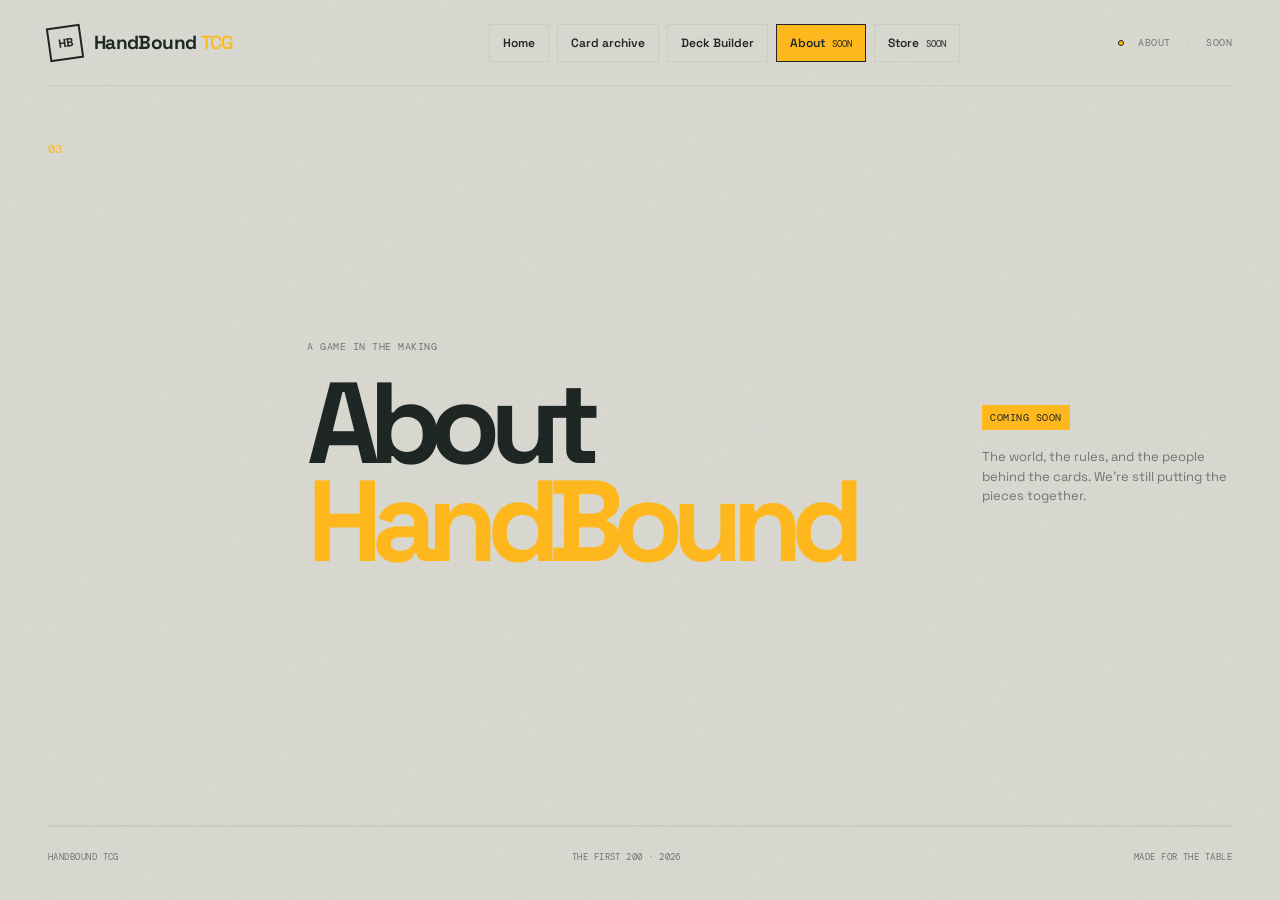
==== about.html @ 60f6337a "Publish Handbound TCG site" ====
<!doctype html>
<html lang="en">
<head>
  <meta charset="UTF-8" />
  <meta name="viewport" content="width=device-width, initial-scale=1.0" />
  <meta name="description" content="About HandBound TCG." />
  <title>HandBound TCG | About</title>
  <link rel="preconnect" href="https://fonts.googleapis.com" />
  <link rel="preconnect" href="https://fonts.gstatic.com" crossorigin />
  <link href="https://fonts.googleapis.com/css2?family=DM+Mono:wght@400;500&family=Space+Grotesk:wght@400;500;600;700&display=swap" rel="stylesheet" />
  <link rel="stylesheet" href="styles.css" />
</head>
<body>
  <div class="site-shell"><header class="site-header"><a class="brand" href="index.html" aria-label="HandBound TCG home"><span class="brand-mark" aria-hidden="true">HB</span><span class="brand-name">HandBound <em>TCG</em></span></a><nav class="site-nav" aria-label="Main navigation"><a class="nav-link" href="index.html">Home</a><a class="nav-link" href="archive.html">Card archive</a><a class="nav-link" href="deck-builder.html">Deck Builder</a><a class="nav-link active" href="about.html">About <span>soon</span></a><a class="nav-link coming-soon-link" href="store.html">Store <span>soon</span></a></nav><div class="header-status"><i></i> About <span>/</span> Soon</div></header>
    <main><section class="coming-page"><div class="coming-number">03</div><div><p class="eyebrow">A game in the making</p><h1>About<br /><em>HandBound</em></h1></div><div class="coming-copy"><span class="coming-tag">Coming soon</span><p>The world, the rules, and the people behind the cards. We’re still putting the pieces together.</p></div></section></main>
    <footer class="site-footer"><span>HANDBOUND TCG</span><span>The First 200 · 2026</span><span>Made for the table</span></footer>
  </div>
</body>
</html>
---- styles.css ----
:root {
  --ink: #1d2523;
  --muted: #6d7771;
  --paper: #d8d8d0;
  --paper-deep: #e4e3d9;
  --line: #c9cdc3;
  --gold: #ffb81c;
  --acid: var(--gold);
  --coral: var(--gold);
  --blue: #8fb9c7;
  --green: #4d6c5e;
  --white: #f8f7ef;
  --mono: "DM Mono", monospace;
  --display: "Space Grotesk", sans-serif;
}

* { box-sizing: border-box; }
[hidden] { display: none !important; }
html { scroll-behavior: smooth; }
body { margin: 0; background: var(--paper); color: var(--ink); font-family: var(--display); }
body::before { content: ""; position: fixed; inset: 0; z-index: 10; pointer-events: none; opacity: .2; background-image: url("data:image/svg+xml,%3Csvg viewBox='0 0 180 180' xmlns='http://www.w3.org/2000/svg'%3E%3Cfilter id='n'%3E%3CfeTurbulence type='fractalNoise' baseFrequency='.8' numOctaves='3' stitchTiles='stitch'/%3E%3C/filter%3E%3Crect width='100%25' height='100%25' filter='url(%23n)' opacity='.12'/%3E%3C/svg%3E"); }
a { color: inherit; text-decoration: none; }
button, input, select { font: inherit; }
.site-shell { max-width: 1440px; margin: auto; padding: 0 48px; overflow: hidden; }
.site-header { height: 86px; display: flex; align-items: center; justify-content: space-between; border-bottom: 1px solid var(--line); }
.brand { display: inline-flex; align-items: center; gap: 12px; font-weight: 700; letter-spacing: -.04em; }
.brand-mark { display: grid; place-items: center; width: 34px; height: 34px; border: 2px solid var(--ink); font-size: 12px; letter-spacing: -.08em; transform: rotate(-8deg); }
.brand-name { font-size: 19px; }.brand-name em { color: var(--coral); font-style: normal; font-weight: 500; }
.site-nav { display: flex; gap: 8px; margin-left: 9%; }.nav-link { border: 1px solid var(--line); padding: 10px 13px; font-size: 12px; font-weight: 600; position: relative; transition: background .2s ease, border-color .2s ease, color .2s ease; }.nav-link:hover, .nav-link.active { border-color: var(--ink); background: var(--gold); color: var(--ink); }.nav-link span { color: var(--ink); font: 9px var(--mono); margin-left: 4px; text-transform: uppercase; }
.header-status, .eyebrow, .results-bar, .site-footer, .coming-tag { font: 10px var(--mono); letter-spacing: .05em; text-transform: uppercase; }.header-status { color: var(--muted); }.header-status i, .results-set i { display: inline-block; width: 6px; height: 6px; background: var(--acid); border: 1px solid var(--ink); border-radius: 50%; margin: 0 8px; }.header-status span { margin: 0 8px; color: var(--line); }
.archive-hero { min-height: 480px; padding: 92px 0 76px; position: relative; border-bottom: 1px solid var(--line); }.hero-copy { max-width: 600px; }.eyebrow { color: var(--muted); margin: 0 0 22px; }.eyebrow span { color: var(--coral); margin: 0 8px; }.archive-hero h1 { font-size: clamp(76px, 11vw, 166px); letter-spacing: -.1em; line-height: .79; margin: 0; font-weight: 600; }.archive-hero h1 span { color: var(--coral); margin-left: 70px; }.hero-intro { width: 260px; margin: 48px 0 0 205px; font-size: 15px; line-height: 1.5; }.hero-stamp { position: absolute; top: 92px; right: 11%; width: 112px; height: 112px; border: 1px solid var(--ink); border-radius: 50%; display: flex; align-items: center; justify-content: center; gap: 8px; transform: rotate(11deg); }.hero-stamp span { color: var(--coral); font-size: 27px; font-weight: 700; letter-spacing: -.1em; }.hero-stamp small { font: 8px/1.1 var(--mono); }.hero-index { position: absolute; bottom: 24px; right: 0; font: 11px var(--mono); }.hero-index span { color: var(--line); margin: 0 6px; }
.home-next-section { border-top: 1px solid var(--line); padding: 68px 0 110px; }.home-next-section h2 { margin: 0 0 30px; font-size: clamp(46px, 7vw, 90px); letter-spacing: -.08em; line-height: .9; }.home-next-section h2 em { color: var(--gold); font-style: normal; }.outline-cta { display: inline-flex; align-items: center; gap: 20px; border: 1px solid var(--ink); padding: 13px 15px; font: 11px var(--mono); text-transform: uppercase; transition: background .2s ease; }.outline-cta:hover { background: var(--gold); }.outline-cta span { font-size: 17px; }
.archive-page-heading { border-bottom: 1px solid var(--line); padding: 68px 0 56px; }.archive-page-heading h1 { margin: 0; font-size: clamp(60px, 9vw, 126px); letter-spacing: -.1em; line-height: .85; }.archive-page-heading h1 em { color: var(--gold); font-style: normal; }.archive-page-heading > p:last-child { margin: 28px 0 0 25%; color: var(--muted); font-size: 14px; line-height: 1.5; }.archive-catalog { padding-top: 48px; }
.coming-page { min-height: calc(100vh - 160px); border-bottom: 1px solid var(--line); display: grid; grid-template-columns: 1fr 2fr 1.5fr; gap: 20px; align-items: center; padding: 55px 0; }.coming-page h1 { margin: 0; font-size: clamp(60px, 9vw, 126px); letter-spacing: -.1em; line-height: .85; }.coming-page h1 em { color: var(--gold); font-style: normal; }.coming-page .coming-number { align-self: start; }.store-page { background: var(--ink); color: var(--paper); padding-left: 25px; padding-right: 25px; margin: 0 -25px; }.store-page .coming-copy p, .store-page .coming-number { color: #a9b0aa; }
.catalog-section { padding: 72px 0 112px; }.section-heading { display: flex; justify-content: space-between; align-items: end; margin-bottom: 42px; }.section-heading h2, .coming-section h2 { margin: 0; font-size: 51px; letter-spacing: -.08em; line-height: .9; }.section-note { margin: 0; color: var(--muted); font-size: 13px; line-height: 1.45; text-align: right; }.catalog-controls { display: flex; gap: 16px; align-items: center; border-top: 1px solid var(--ink); border-bottom: 1px solid var(--line); padding: 14px 0; }.search-field { flex: 1; position: relative; display: flex; align-items: center; }.search-field input { width: 100%; background: transparent; border: 0; outline: 0; padding: 9px 35px; color: var(--ink); font-size: 14px; }.search-field input::placeholder { color: var(--muted); }.search-icon { position: absolute; font-size: 24px; transform: rotate(-20deg); }.search-field kbd { position: absolute; right: 4px; color: var(--muted); font: 10px var(--mono); border: 1px solid var(--line); padding: 3px 6px; }.filter-group { display: flex; gap: 5px; }.filter-button { background: transparent; border: 1px solid var(--line); color: var(--muted); cursor: pointer; padding: 9px 11px; font-size: 11px; transition: .2s ease; }.filter-button b { font: 9px var(--mono); margin-left: 5px; }.filter-button:hover, .filter-button.active { border-color: var(--ink); color: var(--ink); background: var(--acid); }.sort-field { display: flex; gap: 10px; align-items: center; color: var(--muted); font: 10px var(--mono); text-transform: uppercase; }.sort-field select { cursor: pointer; padding: 8px 25px 8px 10px; border: 1px solid var(--line); background: var(--paper); color: var(--ink); font: 11px var(--display); }
.results-bar { display: flex; justify-content: space-between; color: var(--muted); padding: 21px 0 15px; }.results-bar strong { color: var(--ink); font-weight: 500; }.results-set i { background: var(--coral); margin-left: 13px; }.card-grid { display: grid; grid-template-columns: repeat(3, 1fr); gap: 18px; }.card-item { background: var(--white); border: 1px solid var(--line); min-height: 364px; display: flex; flex-direction: column; transition: transform .2s ease, box-shadow .2s ease; }.card-item:hover { transform: translateY(-4px); box-shadow: 7px 7px 0 var(--acid); }.card-art { height: 190px; position: relative; overflow: hidden; background: var(--blue); }.card-art.coral { background: var(--coral); }.card-art.green { background: var(--green); }.card-art::after { content: attr(data-symbol); position: absolute; right: 17px; bottom: -26px; font-size: 180px; line-height: 1; color: rgba(255,255,255,.16); font-weight: 700; letter-spacing: -.15em; }.card-rarity { position: absolute; left: 14px; top: 14px; z-index: 1; background: var(--acid); padding: 5px 7px; font: 9px var(--mono); }.card-number { position: absolute; right: 14px; top: 15px; z-index: 1; color: white; font: 10px var(--mono); }.card-info { padding: 18px 18px 16px; display: grid; grid-template-columns: 1fr auto; flex: 1; }.card-info h3 { margin: 0; font-size: 23px; letter-spacing: -.06em; }.card-type { color: var(--coral); font: 10px var(--mono); text-transform: uppercase; margin-top: 5px; }.card-cost { width: 30px; height: 30px; border: 1px solid var(--ink); display: grid; place-items: center; font: 12px var(--mono); border-radius: 50%; }.card-description { grid-column: 1 / -1; align-self: end; margin: 28px 0 0; color: var(--muted); font-size: 12px; line-height: 1.45; max-width: 270px; }.empty-state { text-align: center; padding: 100px 0; }.empty-state span { color: var(--coral); font-size: 35px; }.empty-state h3 { margin: 14px 0 6px; font-size: 25px; letter-spacing: -.05em; }.empty-state p { color: var(--muted); font-size: 13px; }
.catalog-subcontrols { display: flex; justify-content: space-between; align-items: center; padding: 12px 0 4px; }.filter-selects { display: flex; gap: 8px; }.select-filter { display: flex; align-items: center; gap: 8px; color: var(--muted); font: 10px var(--mono); text-transform: uppercase; }.select-filter select { min-width: 128px; padding: 8px 25px 8px 10px; border: 1px solid var(--line); background: var(--paper); color: var(--ink); font: 11px var(--display); }.card-item { min-height: 440px; }.card-art { flex: 0 0 180px; }.card-info { grid-template-rows: auto auto 1fr; }.card-stats { grid-column: 1 / -1; display: flex; gap: 7px; margin: 16px 0 0; }.card-stats div { display: flex; align-items: baseline; gap: 7px; border-top: 1px solid var(--line); padding-top: 7px; width: 54px; }.card-stats dt { color: var(--muted); font: 9px var(--mono); }.card-stats dd { margin: 0; font: 16px var(--mono); }.card-text { grid-column: 1 / -1; align-self: end; margin-top: 20px; }.card-ability, .card-flavor { margin: 0; color: var(--muted); font-size: 12px; line-height: 1.45; }.card-ability b { color: var(--ink); font: 9px var(--mono); letter-spacing: .05em; text-transform: uppercase; }.card-flavor { margin-top: 10px; color: var(--ink); font-style: italic; font-size: 11px; }.card-description { display: none; }
.card-item { display: grid; grid-template-columns: 39% 61%; min-height: 330px; }.card-art { grid-column: 1; grid-row: 1; height: auto; min-height: 330px; border-right: 1px solid var(--line); }.card-info { grid-column: 2; grid-row: 1; display: flex; flex-direction: column; padding: 18px 16px 16px; }.card-header { display: flex; align-items: flex-start; justify-content: space-between; gap: 10px; }.card-header h3 { min-width: 0; }.card-number { position: static; flex: 0 0 auto; color: var(--muted); font: 9px var(--mono); white-space: nowrap; }.card-stats-line { display: flex; align-items: center; gap: 13px; border-top: 1px solid var(--line); border-bottom: 1px solid var(--line); margin-top: 14px; padding: 8px 0; }.card-cost { width: auto; height: auto; border: 0; border-radius: 0; font: 9px var(--mono); white-space: nowrap; }.card-stats { margin: 0; gap: 12px; }.card-stats div { width: auto; border: 0; padding: 0; gap: 5px; }.card-stats dt { font-size: 9px; }.card-stats dd { font-size: 14px; }.at-will { color: var(--coral); font: 9px var(--mono); text-transform: uppercase; margin-left: auto; white-space: nowrap; }.card-meta { display: flex; align-items: center; flex-wrap: wrap; gap: 6px 10px; padding-top: 10px; }.card-meta .card-type, .card-meta .card-rarity, .card-types { position: static; margin: 0; padding: 0; font: 9px var(--mono); text-transform: uppercase; }.card-meta .card-rarity { color: var(--ink); padding: 4px 6px; }.card-meta .rarity-common { background: #aeb4b0; }.card-meta .rarity-uncommon { background: #b7d7a8; }.card-meta .rarity-rare { background: #8fb9e8; }.card-meta .rarity-epic { background: #c1a0e3; }.card-meta .rarity-legendary { background: #f4d83d; }.card-item.rarity-common:hover { box-shadow: 7px 7px 0 #aeb4b0; }.card-item.rarity-uncommon:hover { box-shadow: 7px 7px 0 #b7d7a8; }.card-item.rarity-rare:hover { box-shadow: 7px 7px 0 #8fb9e8; }.card-item.rarity-epic:hover { box-shadow: 7px 7px 0 #c1a0e3; }.card-item.rarity-legendary:hover { box-shadow: 7px 7px 0 #f4d83d; }.card-types { color: var(--muted); }.card-text { margin-top: auto; }.card-ability { font-size: 11px; }.card-flavor { font-size: 10px; }
.coming-section { min-height: 310px; border-top: 1px solid var(--line); display: grid; grid-template-columns: 1fr 2fr 1.5fr; gap: 20px; align-items: center; padding: 55px 0; }.coming-number { font: 12px var(--mono); color: var(--coral); align-self: start; }.coming-section h2 em { font-style: normal; color: var(--coral); }.coming-copy { max-width: 250px; justify-self: end; }.coming-tag { display: inline-block; color: var(--ink); background: var(--acid); padding: 6px 8px; margin-bottom: 17px; }.coming-copy p { color: var(--muted); font-size: 13px; line-height: 1.5; margin: 0; }.store-section { background: var(--ink); color: var(--paper); padding-left: 25px; padding-right: 25px; margin: 0 -25px; }.store-section .coming-copy p, .store-section .coming-number { color: #a9b0aa; }.site-footer { display: flex; justify-content: space-between; border-top: 1px solid var(--line); color: var(--muted); padding: 24px 0; font-size: 9px; }
.sr-only { position: absolute; width: 1px; height: 1px; padding: 0; margin: -1px; overflow: hidden; clip: rect(0,0,0,0); white-space: nowrap; border: 0; }
@media (max-width: 800px) { .site-shell { padding: 0 20px; }.site-header { height: 72px; }.site-nav { gap: 14px; margin-left: auto; margin-right: 18px; }.nav-link { font-size: 11px; }.coming-soon-link span, .header-status { display: none; }.archive-hero { min-height: 430px; padding-top: 74px; }.hero-stamp { right: 0; top: 48px; transform: scale(.7) rotate(11deg); }.archive-hero h1 { font-size: clamp(68px, 20vw, 120px); }.hero-intro { margin-left: 20%; }.catalog-section { padding-top: 55px; }.section-heading { display: block; }.section-note { text-align: left; margin-top: 18px; }.catalog-controls { flex-wrap: wrap; }.search-field { flex-basis: 100%; }.filter-group { order: 2; overflow-x: auto; }.catalog-subcontrols { flex-wrap: wrap; gap: 12px; }.filter-selects { width: 100%; }.select-filter { flex: 1; }.select-filter select { min-width: 0; width: 100%; }.sort-field { margin-left: auto; }.card-grid { grid-template-columns: repeat(2, 1fr); }.card-item { min-height: 330px; }.card-art { height: 145px; }.card-info h3 { font-size: 19px; }.coming-section { grid-template-columns: 36px 1fr; }.coming-copy { grid-column: 2; justify-self: start; }.store-section { margin: 0 -20px; padding-left: 20px; }.site-footer { flex-wrap: wrap; gap: 10px; } }
@media (max-width: 480px) { .brand-name { font-size: 16px; }.site-nav { gap: 8px; }.nav-link { font-size: 10px; }.hero-intro { margin-left: 0; }.hero-stamp { top: 40px; right: -18px; }.archive-hero h1 span { margin-left: 35px; }.section-heading h2, .coming-section h2 { font-size: 42px; }.card-grid { grid-template-columns: 1fr; }.card-art { height: 180px; }.results-set { display: none; }.coming-section { min-height: 360px; } }
@media (max-width: 800px) { .archive-page-heading > p:last-child { margin-left: 0; }.coming-page { grid-template-columns: 36px 1fr; min-height: 520px; }.coming-page .coming-copy { grid-column: 2; justify-self: start; }.store-page { margin: 0 -20px; padding-left: 20px; } }
@media (max-width: 800px) { .card-item { grid-template-columns: 38% 62%; min-height: 320px; }.card-art { height: auto; min-height: 320px; }.card-info { padding: 15px 12px 14px; }.card-info h3 { font-size: 18px; }.card-number { font-size: 8px; }.card-stats-line { gap: 8px; }.card-stats { gap: 7px; } }
@media (max-width: 480px) { .card-item { grid-template-columns: 36% 64%; min-height: 285px; }.card-art { height: auto; min-height: 285px; }.card-info { padding: 13px 11px 12px; }.card-info h3 { font-size: 17px; }.card-meta { gap: 5px; }.card-ability { font-size: 10px; }.card-flavor { font-size: 9px; } }
.card-meta .card-rarity { color: #fff; text-shadow: 1px 1px 0 #000, -1px -1px 0 #000, 1px -1px 0 #000, -1px 1px 0 #000; }
.card-types { display: flex; flex-wrap: wrap; gap: 4px; }
.type-chip { display: inline-block; padding: 4px 6px; color: #fff; text-shadow: 1px 1px 0 #000, -1px -1px 0 #000, 1px -1px 0 #000, -1px 1px 0 #000; }
.type-bug { background: #b7d7a8; }
.type-beast { background: #e48645; }
.type-light { background: #fff; }
.type-dark { background: #101313; }
.home-section .hero-intro { width: 430px; }
.home-section h1 span { color: var(--gold); }
.home-next-section h2 em { color: var(--gold); }
@media (max-width: 800px) { .home-section .hero-intro { width: min(430px, 80%); } }
@media (max-width: 480px) { .home-section .hero-intro { width: 100%; } }
.card-header h3 { font-size: 21px; line-height: 1.05; }
.card-subheader { display: flex; justify-content: space-between; align-items: center; margin-top: 5px; }
.card-subheader .card-type { margin: 0; color: var(--ink); font: 9px var(--mono); text-transform: uppercase; }
.card-subheader .card-number { color: var(--muted); font-size: 9px; }
.card-stats-line { gap: 10px; }
.card-cost, .card-stats dt, .card-stats dd { font-size: 11px; line-height: 1; }
.card-cost b, .card-stats dd { font-weight: 700; }
.card-stats { margin-left: auto; gap: 12px; }
.card-stats div { gap: 4px; }
.at-will { margin-left: 8px; }
.card-meta { justify-content: space-between; border-bottom: 1px solid var(--line); padding: 10px 0 9px; }
.card-meta .card-rarity { flex: 0 0 auto; }
.card-types { margin-left: auto; justify-content: flex-end; }
.card-text { flex: 1; display: flex; flex-direction: column; justify-content: flex-start; margin-top: 0; padding-top: 12px; }
.card-ability { margin: 0; }
.card-flavor { margin-top: auto; }
.viewer-columns { grid-template-columns: 1fr !important; }
.picker-card { background: #ecebe3; transition: background .2s ease, border-color .2s ease, transform .2s ease; }
.picker-card-title { display: flex; align-items: flex-start; gap: 8px; }
.picker-card-title > div { min-width: 0; }
.picker-stats { margin-left: auto; color: var(--ink); font: 700 12px var(--mono); white-space: nowrap; }
.picker-card.is-selected { background: #c9c7b9; border-left-color: var(--gold); }
.picker-card:hover { background: #e2e0d5; }
.picker-ability { margin: 9px 0; color: var(--ink); font-size: 11px; line-height: 1.4; }
.picker-ability b { color: var(--gold); font: 9px var(--mono); text-transform: uppercase; }
.viewer-columns { grid-template-columns: 1fr; }
.viewer-columns > div { width: 100%; }
.viewer-columns li { display: grid; grid-template-columns: minmax(0, 1fr) auto; grid-template-areas: "name stats" "meta stats" "ability ability"; align-items: start; padding-right: 0; gap: 4px 14px; }
.viewer-columns li > div { grid-area: name; display: contents; }
.viewer-columns li > div span { grid-area: name; }
.viewer-columns li > div small { grid-area: meta; text-align: left; }
.viewer-columns li > strong { grid-area: stats; position: static; align-self: start; }
.viewer-columns li > p { grid-area: ability; }
.viewer-columns li { display: block; padding: 0; text-align: left; }
.viewer-card-name, .viewer-card-meta, .viewer-card-ability { padding: 10px 12px; border-bottom: 1px solid var(--line); }
.viewer-card-name { font-size: 13px; }.viewer-card-meta { display: flex; justify-content: space-between; gap: 12px; color: var(--muted); font: 9px var(--mono); text-transform: uppercase; }.viewer-card-meta strong { color: var(--ink); font-size: 11px; }.viewer-card-ability { margin: 0; color: var(--muted); font-size: 11px; line-height: 1.4; }.viewer-card-ability b { color: var(--ink); font: 9px var(--mono); text-transform: uppercase; }
.viewer-actions { display: flex; gap: 8px; }
@media (max-width: 560px) { .viewer-actions { width: 100%; }.viewer-actions button { flex: 1; } }
.picker-card-actions .remove-button { border-color: var(--line); color: var(--muted); }
.viewer-columns li { display: block; position: relative; padding-right: 74px; }
.viewer-columns li > div { display: flex; justify-content: space-between; gap: 12px; }
.viewer-columns li > div span { font-weight: 500; }
.viewer-columns li > div small { color: var(--muted); font: 9px var(--mono); text-align: right; }
.viewer-columns li > strong { position: absolute; top: 9px; right: 0; color: var(--ink); font: 700 11px var(--mono); white-space: nowrap; }
.viewer-columns li > p { margin: 7px 0 0; color: var(--muted); font-size: 11px; line-height: 1.4; }
.viewer-columns li > p b { color: var(--ink); font: 9px var(--mono); text-transform: uppercase; }
.viewer-columns li { display: grid; grid-template-columns: minmax(150px, 1fr) minmax(190px, 1.2fr) minmax(220px, 2fr); grid-template-areas: "name meta ability"; gap: 0; padding: 0; text-align: left; }
.viewer-card-name, .viewer-card-meta, .viewer-card-ability { min-height: 42px; padding: 10px 12px; border-bottom: 0; }
.viewer-card-name { grid-area: name; display: flex; align-items: center; border-right: 1px solid var(--line); font-size: 13px; }
.viewer-card-meta { grid-area: meta; display: flex; align-items: center; justify-content: space-between; gap: 10px; border-right: 1px solid var(--line); }
.viewer-card-meta small { color: var(--muted); font: 9px var(--mono); text-align: left; text-transform: uppercase; }.viewer-card-meta small.rarity-common { color: #6c736f; }.viewer-card-meta small.rarity-uncommon { color: #52834a; }.viewer-card-meta small.rarity-rare { color: #3970a8; }.viewer-card-meta small.rarity-epic { color: #8052a9; }.viewer-card-meta small.rarity-legendary { color: #a06f00; }.viewer-card-meta strong { color: var(--ink); font: 700 11px var(--mono); white-space: nowrap; }
.viewer-card-ability { grid-area: ability; color: var(--muted); font-size: 11px; line-height: 1.4; }.viewer-card-ability b { color: var(--ink); font: 9px var(--mono); text-transform: uppercase; margin-right: 5px; }
@media (max-width: 800px) { .viewer-columns li { display: grid; grid-template-columns: 1fr 1fr; grid-template-areas: "name meta" "ability ability"; }.viewer-card-name, .viewer-card-meta { border-bottom: 1px solid var(--line); }.viewer-card-meta { border-right: 0; }.viewer-card-ability { border-top: 1px solid var(--line); } }
.viewer-actions { display: flex; gap: 8px; }
.saved-state { background: #3f8b5a; border-color: #3f8b5a; color: #fff; animation: save-pop .25s ease-out; }
@keyframes save-pop { 0% { transform: scale(.95); } 70% { transform: scale(1.06); } 100% { transform: scale(1); } }
.saved-lobby { max-width: 560px; margin: 48px auto 0; border: 1px solid var(--line); background: var(--white); }.saved-lobby .saved-decks { max-height: 280px; overflow-y: auto; }.deck-viewer { padding: 48px 0 100px; }.viewer-toolbar { display: flex; align-items: end; justify-content: space-between; gap: 20px; border-bottom: 1px solid var(--ink); padding-bottom: 22px; }.viewer-toolbar h2 { margin: 0; font-size: 42px; letter-spacing: -.07em; }.viewer-toolbar p:last-child { margin: 8px 0 0; color: var(--muted); font: 10px var(--mono); text-transform: uppercase; }.viewer-columns { display: grid; grid-template-columns: 2fr 1fr; gap: 16px; padding-top: 18px; }.viewer-columns > div { border: 1px solid var(--line); background: var(--white); }.viewer-columns h3 { display: flex; justify-content: space-between; margin: 0; padding: 13px 14px; border-bottom: 1px solid var(--line); font: 11px var(--mono); text-transform: uppercase; }.viewer-columns h3 span { color: var(--gold); }.viewer-columns ol { list-style: decimal-leading-zero; margin: 0; padding: 8px 14px 12px 38px; }.viewer-columns li { display: flex; justify-content: space-between; gap: 14px; padding: 9px 0; border-bottom: 1px solid var(--line); font-size: 12px; }.viewer-columns li::marker { color: var(--gold); font: 10px var(--mono); }.viewer-columns li small { color: var(--muted); font: 9px var(--mono); text-align: right; }.viewer-columns .empty-viewer-list { display: block; list-style: none; color: var(--muted); font-size: 11px; }
@media (max-width: 800px) { .viewer-toolbar { align-items: flex-start; flex-direction: column; }.viewer-toolbar .gold-button { width: 100%; }.viewer-columns { grid-template-columns: 1fr; }.viewer-columns li { align-items: flex-start; flex-direction: column; gap: 4px; }.viewer-columns li small { text-align: left; } }
.builder-heading { border-bottom: 1px solid var(--line); padding: 62px 0 48px; }.builder-heading h1 { margin: 0; font-size: clamp(62px, 9vw, 126px); letter-spacing: -.1em; line-height: .82; }.builder-heading h1 em { color: var(--gold); font-style: normal; }.builder-heading > p:last-child { margin: 26px 0 0 25%; color: var(--muted); font-size: 14px; line-height: 1.5; }
.builder-start { padding: 48px 0 110px; }.builder-step { display: flex; gap: 25px; align-items: start; border-bottom: 1px solid var(--line); padding-bottom: 28px; }.builder-step > span { color: var(--gold); font: 12px var(--mono); }.builder-step h2 { margin: 0; font-size: 34px; letter-spacing: -.06em; }.builder-step p:last-child { margin: 10px 0 0; color: var(--muted); font-size: 13px; }.type-choice-grid { display: grid; grid-template-columns: repeat(4, 1fr); gap: 14px; padding-top: 24px; }.deck-type-button { min-height: 126px; display: flex; flex-direction: column; align-items: flex-start; justify-content: space-between; border: 1px solid var(--line); background: var(--white); padding: 16px; text-align: left; cursor: pointer; transition: transform .2s ease, border-color .2s ease, box-shadow .2s ease; }.deck-type-button:hover { transform: translateY(-3px); border-color: var(--ink); box-shadow: 6px 6px 0 var(--gold); }.deck-type-button .type-chip { font: 12px var(--mono); }.deck-type-button small { color: var(--muted); font: 10px var(--mono); }
.builder-workspace { padding: 42px 0 100px; }.builder-toolbar { display: flex; align-items: end; justify-content: space-between; gap: 20px; padding-bottom: 24px; border-bottom: 1px solid var(--ink); }.builder-toolbar h2 { margin: 0; font-size: 37px; letter-spacing: -.07em; }.builder-toolbar .eyebrow { margin-bottom: 10px; }.builder-toolbar .eyebrow span { color: var(--gold); }.builder-actions { display: flex; gap: 8px; }.outline-button, .gold-button { padding: 10px 13px; border: 1px solid var(--ink); cursor: pointer; font: 10px var(--mono); text-transform: uppercase; }.outline-button { background: transparent; }.gold-button { background: var(--gold); }.deck-layout { display: grid; grid-template-columns: 1fr 2fr 1fr; gap: 16px; padding-top: 18px; align-items: start; }.deck-panel { border: 1px solid var(--line); background: var(--white); }.panel-heading { display: flex; justify-content: space-between; align-items: center; border-bottom: 1px solid var(--line); padding: 13px 14px; font: 10px var(--mono); text-transform: uppercase; }.panel-heading strong { font-weight: 400; }.panel-heading strong b { color: var(--gold); font-size: 15px; }.deck-name-field { display: block; padding: 14px; color: var(--muted); font: 9px var(--mono); text-transform: uppercase; }.deck-name-field input { display: block; width: 100%; margin-top: 7px; border: 1px solid var(--line); background: transparent; padding: 9px; color: var(--ink); font: 13px var(--display); }.slot-list { padding: 0 14px 14px; }.slot-row { display: grid; grid-template-columns: 22px 25px 32px 1fr; gap: 5px; align-items: center; padding: 8px 0; border-bottom: 1px solid var(--line); }.slot-row > span { display: grid; place-items: center; width: 20px; height: 20px; color: #fff; font: 10px var(--mono); text-shadow: 1px 1px #000; }.slot-row b { font: 16px var(--mono); }.slot-row small, .slot-row label { color: var(--muted); font: 9px var(--mono); }.sideboard-summary { display: flex; justify-content: space-between; margin: 0 14px; padding: 14px 0; border-top: 2px solid var(--ink); font: 10px var(--mono); text-transform: uppercase; }.sideboard-summary strong { font-weight: 400; }.sideboard-summary b { color: var(--gold); font-size: 15px; }.deck-rule-note { margin: 0 14px 14px; color: var(--muted); font-size: 11px; line-height: 1.4; }.picker-controls { display: grid; grid-template-columns: 1fr 120px 120px; gap: 8px; padding: 12px; border-bottom: 1px solid var(--line); }.picker-controls .search-field { border: 1px solid var(--line); }.picker-controls input { padding: 8px 10px 8px 32px; font-size: 12px; }.picker-controls select { border: 1px solid var(--line); background: var(--paper); color: var(--ink); font-size: 11px; padding: 0 8px; }.picker-list { display: grid; grid-template-columns: repeat(2, 1fr); gap: 8px; padding: 12px; max-height: 720px; overflow-y: auto; }.picker-card { border-left: 3px solid var(--line); background: var(--paper); padding: 10px; }.picker-card.rarity-common { border-left-color: #aeb4b0; }.picker-card.rarity-uncommon { border-left-color: #b7d7a8; }.picker-card.rarity-rare { border-left-color: #8fb9e8; }.picker-card.rarity-epic { border-left-color: #c1a0e3; }.picker-card.rarity-legendary { border-left-color: #f4d83d; }.picker-card-title { display: flex; gap: 8px; align-items: start; }.picker-symbol { color: var(--gold); font-size: 21px; }.picker-card h3 { margin: 0; font-size: 14px; letter-spacing: -.03em; }.picker-card p { margin: 3px 0 0; color: var(--muted); font: 9px var(--mono); text-transform: uppercase; }.picker-types { display: block; margin: 9px 0; color: var(--muted); font: 9px var(--mono); text-transform: uppercase; }.picker-card-actions { display: flex; align-items: center; gap: 5px; flex-wrap: wrap; color: var(--muted); font: 9px var(--mono); }.picker-card-actions > span { margin-right: auto; }.mini-button { border: 1px solid var(--ink); background: var(--white); padding: 5px 7px; cursor: pointer; font: 9px var(--mono); }.mini-button:hover:not(:disabled) { background: var(--gold); }.mini-button:disabled { opacity: .35; cursor: not-allowed; }.saved-decks { padding: 10px; }.saved-deck { display: block; width: 100%; margin-bottom: 7px; border: 1px solid var(--line); background: var(--paper); padding: 10px; text-align: left; cursor: pointer; }.saved-deck:hover { border-color: var(--ink); }.saved-deck strong, .saved-deck span { display: block; }.saved-deck strong { font-size: 12px; }.saved-deck span { color: var(--muted); margin-top: 4px; font: 9px var(--mono); }.muted-note { color: var(--muted); font-size: 11px; line-height: 1.4; }.builder-message { min-height: 25px; padding-top: 15px; color: var(--green); font: 11px var(--mono); }.builder-message.error { color: #b23b2e; }
@media (max-width: 800px) {
  .site-shell { padding: 0 24px; }
  .site-header { height: auto; min-height: 72px; flex-wrap: wrap; padding-top: 14px; }
  .site-nav { order: 3; width: 100%; margin: 14px 0 0; padding-bottom: 12px; overflow-x: auto; justify-content: flex-start; scrollbar-width: none; }
  .site-nav::-webkit-scrollbar { display: none; }
  .nav-link { flex: 0 0 auto; padding: 9px 11px; }
  .header-status { margin-left: auto; }
  .archive-hero { min-height: 520px; padding: 76px 0 60px; }
  .home-section h1 { max-width: 620px; font-size: clamp(62px, 12vw, 110px); line-height: .84; }
  .home-section .hero-intro { width: min(480px, 74%); margin: 42px 0 0 16%; }
  .hero-stamp { top: 42px; right: 4%; transform: scale(.78) rotate(11deg); }
  .home-next-section { padding: 54px 0 80px; }
  .home-next-section h2 { font-size: clamp(48px, 10vw, 78px); }
  .archive-page-heading { padding: 54px 0 42px; }
  .archive-page-heading h1 { font-size: clamp(60px, 15vw, 100px); }
  .archive-catalog { padding-top: 36px; }
  .catalog-controls { gap: 10px; }
  .catalog-subcontrols { align-items: stretch; }
  .sort-field { margin-left: 0; }
  .card-grid { grid-template-columns: repeat(2, minmax(0, 1fr)); gap: 14px; }
}
@media (max-width: 560px) {
  .site-shell { padding: 0 16px; }
  .site-header { padding-top: 12px; }
  .brand-name { font-size: 17px; }
  .header-status { display: none; }
  .site-nav { gap: 6px; margin-top: 12px; }
  .nav-link { font-size: 10px; padding: 8px 10px; }
  .archive-hero { min-height: 500px; padding-top: 94px; }
  .home-section h1 { max-width: 100%; font-size: clamp(54px, 15vw, 78px); letter-spacing: -.09em; }
  .home-section .hero-intro { width: 100%; margin: 38px 0 0; font-size: 14px; }
  .hero-stamp { top: 30px; right: -18px; transform: scale(.58) rotate(11deg); }
  .hero-index { bottom: 18px; }
  .home-next-section { padding: 46px 0 68px; }
  .home-next-section h2 { font-size: clamp(42px, 13vw, 62px); }
  .outline-cta { width: 100%; justify-content: space-between; }
  .archive-page-heading { padding-top: 42px; }
  .archive-page-heading h1 { font-size: clamp(54px, 16vw, 78px); }
  .archive-page-heading > p:last-child { margin-top: 22px; font-size: 13px; }
  .catalog-section { padding-bottom: 70px; }
  .catalog-controls { display: block; padding: 12px 0; }
  .search-field { display: flex; width: 100%; }
  .filter-group { display: grid; grid-template-columns: repeat(3, 1fr); margin-top: 12px; }
  .filter-button { padding: 9px 5px; }
  .catalog-subcontrols { display: grid; grid-template-columns: 1fr; gap: 10px; }
  .filter-selects { display: grid; grid-template-columns: 1fr 1fr; width: 100%; }
  .select-filter { display: block; }
  .select-filter select, .sort-field select { display: block; width: 100%; margin-top: 5px; }
  .sort-field { display: block; }
  .results-bar { padding-top: 18px; }
  .card-grid { grid-template-columns: 1fr; gap: 14px; }
  .card-item { grid-template-columns: 34% 66%; min-height: 280px; }
  .card-art { min-height: 280px; }
  .card-info { padding: 14px 12px; }
  .card-header h3 { font-size: 18px; }
  .card-stats-line { gap: 6px; }
  .card-cost, .card-stats dt, .card-stats dd { font-size: 10px; }
  .card-stats { gap: 7px; }
  .card-meta { gap: 5px; }
  .card-ability { font-size: 10px; }
  .card-flavor { font-size: 9px; }
  .site-footer { gap: 8px; line-height: 1.4; }
}
@media (max-width: 800px) {
  .builder-heading { padding: 50px 0 38px; }
  .builder-heading h1 { font-size: clamp(58px, 14vw, 92px); }
  .builder-heading > p:last-child { margin-left: 0; }
  .builder-start { padding: 38px 0 70px; }
  .type-choice-grid { grid-template-columns: repeat(2, 1fr); }
  .builder-toolbar { align-items: flex-start; flex-direction: column; }
  .builder-actions { width: 100%; }.builder-actions button { flex: 1; }
  .deck-layout { grid-template-columns: 1fr; }
  .deck-summary-panel { order: 1; }.card-picker-panel { order: 2; }.saved-panel { order: 3; }
  .picker-list { max-height: none; }
}
@media (max-width: 560px) {
  .builder-heading h1 { font-size: 60px; }
  .builder-step { gap: 14px; }.builder-step h2 { font-size: 28px; }
  .type-choice-grid { gap: 8px; }.deck-type-button { min-height: 106px; padding: 12px; }
  .picker-controls { grid-template-columns: 1fr 1fr; }.picker-controls .search-field { grid-column: 1 / -1; min-height: 36px; }.picker-controls select { min-height: 34px; }
  .picker-list { grid-template-columns: 1fr; padding: 8px; }
  .slot-row { grid-template-columns: 22px 25px 32px 1fr; }
}
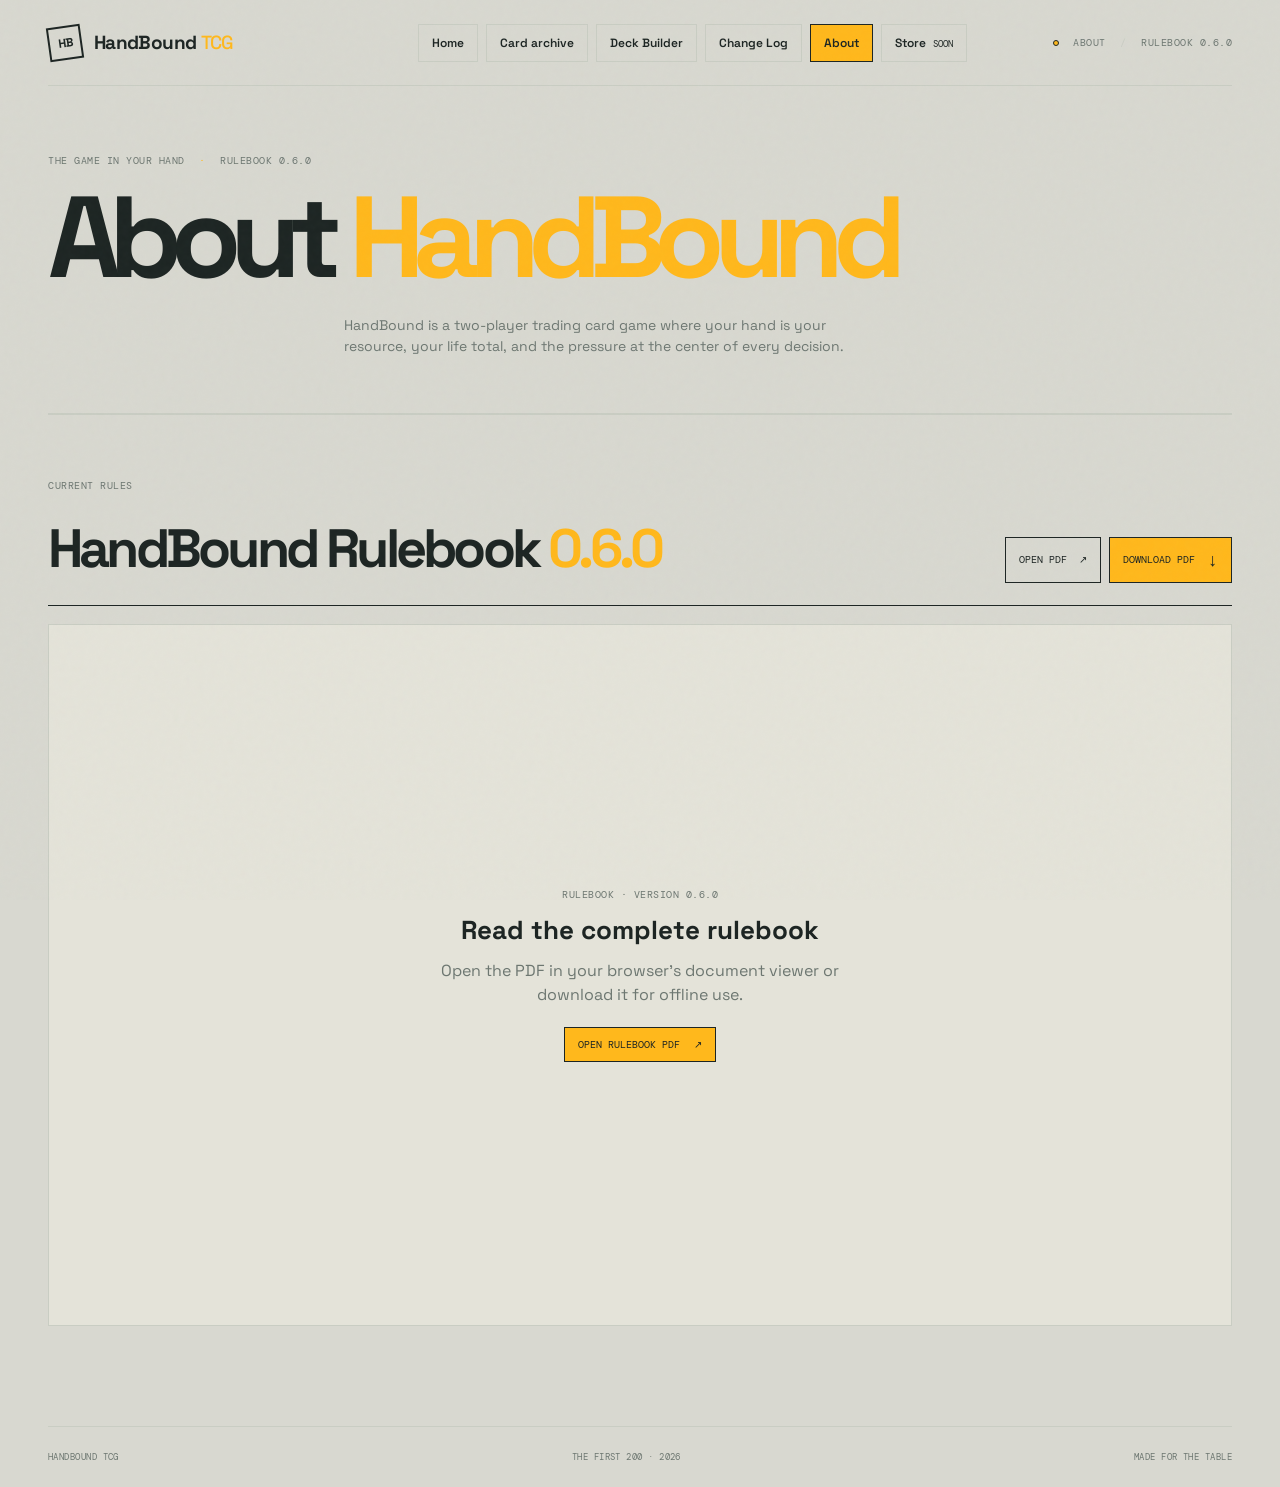
==== commit 983818d9: "Add files via upload" ====
--- a/about.html
+++ b/about.html
@@ -11,8 +11,17 @@
   <link rel="stylesheet" href="styles.css" />
 </head>
 <body>
-  <div class="site-shell"><header class="site-header"><a class="brand" href="index.html" aria-label="HandBound TCG home"><span class="brand-mark" aria-hidden="true">HB</span><span class="brand-name">HandBound <em>TCG</em></span></a><nav class="site-nav" aria-label="Main navigation"><a class="nav-link" href="index.html">Home</a><a class="nav-link" href="archive.html">Card archive</a><a class="nav-link" href="deck-builder.html">Deck Builder</a><a class="nav-link active" href="about.html">About <span>soon</span></a><a class="nav-link coming-soon-link" href="store.html">Store <span>soon</span></a></nav><div class="header-status"><i></i> About <span>/</span> Soon</div></header>
-    <main><section class="coming-page"><div class="coming-number">03</div><div><p class="eyebrow">A game in the making</p><h1>About<br /><em>HandBound</em></h1></div><div class="coming-copy"><span class="coming-tag">Coming soon</span><p>The world, the rules, and the people behind the cards. We’re still putting the pieces together.</p></div></section></main>
+  <!-- Shared site shell and rulebook/about content. -->
+  <div class="site-shell"><header class="site-header"><a class="brand" href="index.html" aria-label="HandBound TCG home"><span class="brand-mark" aria-hidden="true">HB</span><span class="brand-name">HandBound <em>TCG</em></span></a><nav class="site-nav" aria-label="Main navigation"><a class="nav-link" href="index.html">Home</a><a class="nav-link" href="archive.html">Card archive</a><a class="nav-link" href="deck-builder.html">Deck Builder</a><a class="nav-link" href="change-log.html">Change Log</a><a class="nav-link active" href="about.html">About</a><a class="nav-link coming-soon-link" href="store.html">Store <span>soon</span></a></nav><div class="header-status"><i></i> About <span>/</span> Rulebook 0.6.0</div></header>
+    <!-- About copy and the embedded current rulebook. -->
+    <main>
+      <section class="archive-page-heading about-heading"><p class="eyebrow">The game in your hand <span>·</span> Rulebook 0.6.0</p><h1>About <em>HandBound</em></h1><p>HandBound is a two-player trading card game where your hand is your resource, your life total, and the pressure at the center of every decision.</p></section>
+      <section class="rules-section" aria-labelledby="rules-heading">
+        <div class="rules-toolbar"><div><p class="eyebrow">Current rules</p><h2 id="rules-heading">HandBound Rulebook <em>0.6.0</em></h2></div><div class="rules-actions"><a class="outline-button rules-open" href="Items/HandBound%20Rulebook%200.6.0.pdf" target="_blank" rel="noopener">Open PDF <span>↗</span></a><a class="gold-button rules-download" href="Items/HandBound%20Rulebook%200.6.0.pdf" download>Download PDF <span>↓</span></a></div></div>
+        <div class="rules-reader"><div class="rules-reader-open"><p class="eyebrow">Rulebook · Version 0.6.0</p><h3>Read the complete rulebook</h3><p>Open the PDF in your browser's document viewer or download it for offline use.</p><a class="gold-button" href="Items/HandBound%20Rulebook%200.6.0.pdf" target="_blank" rel="noopener">Open rulebook PDF <span>↗</span></a></div></div>
+      </section>
+    </main>
+    <!-- Shared site footer. -->
     <footer class="site-footer"><span>HANDBOUND TCG</span><span>The First 200 · 2026</span><span>Made for the table</span></footer>
   </div>
 </body>
--- a/styles.css
+++ b/styles.css
@@ -1,3 +1,21 @@
+/* Archive result summary and card catalog foundations. */
+.results-bar { display: flex; justify-content: space-between; color: var(--muted); padding: 21px 0 15px; }
+.results-bar strong { color: var(--ink); font-weight: 500; }
+.results-set i { background: var(--coral); margin-left: 13px; }
+.card-grid { display: grid; grid-template-columns: repeat(3, 1fr); gap: 18px; }
+.card-item { background: var(--white); border: 1px solid var(--line); min-height: 364px; display: flex; flex-direction: column; transition: transform .2s ease, box-shadow .2s ease; }
+.card-item:hover { transform: translateY(-4px); box-shadow: 7px 7px 0 var(--acid); }
+.card-art { height: 190px; position: relative; overflow: hidden; background: var(--blue); }
+.card-image { display: block; width: 100%; height: 100%; object-fit: contain; background: var(--ink); position: relative; z-index: 0; }
+.image-coming-soon { display: grid; place-items: center; width: 100%; height: 100%; padding: 12px; background: var(--ink); color: var(--paper); font: 10px var(--mono); letter-spacing: .05em; text-align: center; text-transform: uppercase; }
+.picker-symbol.image-coming-soon { font: 9px var(--mono); line-height: 1.2; text-transform: uppercase; }
+.card-art.coral { background: var(--coral); }
+.card-art.green { background: var(--green); }
+.card-art::after { content: none; display: none; }
+.card-rarity { position: absolute; left: 14px; top: 14px; z-index: 1; background: var(--acid); padding: 5px 7px; font: 9px var(--mono); }
+.card-number { position: absolute; right: 14px; top: 15px; z-index: 1; color: white; font: 10px var(--mono); }
+.card-info { padding: 18px 18px 16px; display: grid; grid-template-columns: 1fr auto; flex: 1; }
+/* Color, typography, and spacing tokens shared by every page. */
 :root {
   --ink: #1d2523;
   --muted: #6d7771;
@@ -21,6 +39,7 @@
 body::before { content: ""; position: fixed; inset: 0; z-index: 10; pointer-events: none; opacity: .2; background-image: url("data:image/svg+xml,%3Csvg viewBox='0 0 180 180' xmlns='http://www.w3.org/2000/svg'%3E%3Cfilter id='n'%3E%3CfeTurbulence type='fractalNoise' baseFrequency='.8' numOctaves='3' stitchTiles='stitch'/%3E%3C/filter%3E%3Crect width='100%25' height='100%25' filter='url(%23n)' opacity='.12'/%3E%3C/svg%3E"); }
 a { color: inherit; text-decoration: none; }
 button, input, select { font: inherit; }
+/* Global page frame, navigation, and shared site chrome. */
 .site-shell { max-width: 1440px; margin: auto; padding: 0 48px; overflow: hidden; }
 .site-header { height: 86px; display: flex; align-items: center; justify-content: space-between; border-bottom: 1px solid var(--line); }
 .brand { display: inline-flex; align-items: center; gap: 12px; font-weight: 700; letter-spacing: -.04em; }
@@ -74,6 +93,8 @@
 .viewer-columns { grid-template-columns: 1fr !important; }
 .picker-card { background: #ecebe3; transition: background .2s ease, border-color .2s ease, transform .2s ease; }
 .picker-card-title { display: flex; align-items: flex-start; gap: 8px; }
+.picker-card-image { flex: 0 0 48px; width: 48px; height: 66px; object-fit: contain; background: var(--ink); }
+.picker-symbol { flex: 0 0 48px; width: 48px; height: 66px; display: grid; place-items: center; background: var(--ink); color: var(--paper); font-size: 28px; }
 .picker-card-title > div { min-width: 0; }
 .picker-stats { margin-left: auto; color: var(--ink); font: 700 12px var(--mono); white-space: nowrap; }
 .picker-card.is-selected { background: #c9c7b9; border-left-color: var(--gold); }
@@ -101,12 +122,13 @@
 .viewer-columns li > strong { position: absolute; top: 9px; right: 0; color: var(--ink); font: 700 11px var(--mono); white-space: nowrap; }
 .viewer-columns li > p { margin: 7px 0 0; color: var(--muted); font-size: 11px; line-height: 1.4; }
 .viewer-columns li > p b { color: var(--ink); font: 9px var(--mono); text-transform: uppercase; }
-.viewer-columns li { display: grid; grid-template-columns: minmax(150px, 1fr) minmax(190px, 1.2fr) minmax(220px, 2fr); grid-template-areas: "name meta ability"; gap: 0; padding: 0; text-align: left; }
+.viewer-columns li { display: grid; grid-template-columns: minmax(0, 1fr) minmax(0, 1fr) minmax(0, 3fr); grid-template-areas: "name meta ability"; gap: 0; padding: 0; text-align: left; }
 .viewer-card-name, .viewer-card-meta, .viewer-card-ability { min-height: 42px; padding: 10px 12px; border-bottom: 0; }
-.viewer-card-name { grid-area: name; display: flex; align-items: center; border-right: 1px solid var(--line); font-size: 13px; }
-.viewer-card-meta { grid-area: meta; display: flex; align-items: center; justify-content: space-between; gap: 10px; border-right: 1px solid var(--line); }
-.viewer-card-meta small { color: var(--muted); font: 9px var(--mono); text-align: left; text-transform: uppercase; }.viewer-card-meta small.rarity-common { color: #6c736f; }.viewer-card-meta small.rarity-uncommon { color: #52834a; }.viewer-card-meta small.rarity-rare { color: #3970a8; }.viewer-card-meta small.rarity-epic { color: #8052a9; }.viewer-card-meta small.rarity-legendary { color: #a06f00; }.viewer-card-meta strong { color: var(--ink); font: 700 11px var(--mono); white-space: nowrap; }
-.viewer-card-ability { grid-area: ability; color: var(--muted); font-size: 11px; line-height: 1.4; }.viewer-card-ability b { color: var(--ink); font: 9px var(--mono); text-transform: uppercase; margin-right: 5px; }
+.viewer-columns li > div { display: flex; }
+.viewer-card-name { grid-area: name; display: flex; align-items: center; min-width: 0; border-right: 1px solid var(--line); font-size: 13px; overflow-wrap: break-word; }
+.viewer-card-meta { grid-area: meta; display: flex; align-items: center; justify-content: flex-start; min-width: 0; gap: 10px; border-right: 1px solid var(--line); }
+.viewer-card-meta small { min-width: 0; flex: 1 1 auto; color: var(--muted); font: 9px var(--mono); text-align: left; text-transform: uppercase; overflow-wrap: break-word; }.viewer-card-meta small.rarity-common { color: #6c736f; }.viewer-card-meta small.rarity-uncommon { color: #52834a; }.viewer-card-meta small.rarity-rare { color: #3970a8; }.viewer-card-meta small.rarity-epic { color: #8052a9; }.viewer-card-meta small.rarity-legendary { color: #a06f00; }.viewer-card-meta strong { flex: 0 0 auto; color: var(--ink); font: 700 11px var(--mono); white-space: nowrap; }
+.viewer-card-ability { grid-area: ability; min-width: 0; color: var(--muted); font-size: 11px; line-height: 1.4; overflow-wrap: anywhere; }.viewer-card-ability b { color: var(--ink); font: 9px var(--mono); text-transform: uppercase; margin-right: 5px; }
 @media (max-width: 800px) { .viewer-columns li { display: grid; grid-template-columns: 1fr 1fr; grid-template-areas: "name meta" "ability ability"; }.viewer-card-name, .viewer-card-meta { border-bottom: 1px solid var(--line); }.viewer-card-meta { border-right: 0; }.viewer-card-ability { border-top: 1px solid var(--line); } }
 .viewer-actions { display: flex; gap: 8px; }
 .saved-state { background: #3f8b5a; border-color: #3f8b5a; color: #fff; animation: save-pop .25s ease-out; }
@@ -199,3 +221,224 @@
   .picker-list { grid-template-columns: 1fr; padding: 8px; }
   .slot-row { grid-template-columns: 22px 25px 32px 1fr; }
 }
+
+.viewer-columns li:not(.empty-viewer-list) { display: grid; grid-template-columns: 166px 240px minmax(0, 1fr); grid-template-areas: "name meta ability"; gap: 0; padding: 0; }
+.viewer-columns li:not(.empty-viewer-list) > div { display: flex; min-width: 0; }
+.viewer-columns li:not(.empty-viewer-list) .viewer-card-name { grid-area: name; }
+.viewer-columns li:not(.empty-viewer-list) .viewer-card-meta { grid-area: meta; }
+.viewer-columns li:not(.empty-viewer-list) .viewer-card-ability { grid-area: ability; }
+.viewer-columns li:not(.empty-viewer-list) .viewer-card-ability b { display: inline-block; white-space: nowrap; }
+.saved-deck { display: flex; align-items: stretch; }
+.saved-deck-load { flex: 1; border: 0; background: transparent; padding: 10px 12px; text-align: left; cursor: pointer; }
+.saved-deck-delete { border: 0; border-left: 1px solid var(--line); background: transparent; padding: 0 12px; color: var(--muted); cursor: pointer; font: 9px var(--mono); text-transform: uppercase; }
+.saved-deck-delete:hover { background: var(--coral); color: var(--ink); }
+.saved-deck-favorite { flex: 0 0 44px; border: 0; border-left: 1px solid var(--line); background: transparent; color: var(--muted); cursor: pointer; font-size: 22px; line-height: 1; }
+.saved-deck-favorite:hover, .saved-deck-favorite.is-favorite { color: #e4aa00; }
+.saved-deck-favorite:focus-visible { outline: 2px solid var(--ink); outline-offset: -3px; }
+.changed-cards-section #changed-cards-heading { white-space: nowrap; font-size: 46px; }
+@media (max-width: 800px) { .changed-cards-section #changed-cards-heading { font-size: 32px; } }
+@media (max-width: 560px) { .changed-cards-section #changed-cards-heading { font-size: 21px; } }
+.card-art::after { content: none; display: none; }
+.about-heading > p:last-child { max-width: 520px; }
+/* Rulebook viewer and change-log timeline/card history. */
+.rules-section, .changelog-section { padding: 64px 0 100px; border-top: 1px solid var(--line); }
+.rules-toolbar { display: flex; align-items: end; justify-content: space-between; gap: 20px; padding-bottom: 22px; border-bottom: 1px solid var(--ink); }
+.rules-toolbar h2 { margin: 0; font-size: clamp(30px, 5vw, 54px); letter-spacing: -.07em; }
+.rules-toolbar h2 em { color: var(--gold); font-style: normal; }
+.rules-download { display: inline-flex; align-items: center; gap: 16px; text-decoration: none; white-space: nowrap; }
+.rules-download span { font-size: 18px; }
+.rules-reader { height: min(78vh, 920px); margin-top: 18px; border: 1px solid var(--line); background: var(--white); }
+.rules-reader iframe { display: block; width: 100%; height: 100%; border: 0; }
+.changelog-heading h1 em { color: var(--gold); font-style: normal; }
+.rules-timeline { border-top: 1px solid var(--line); }
+.release-entry { display: grid; grid-template-columns: 130px 1fr; gap: 28px; padding: 24px 0; border-bottom: 1px solid var(--line); }
+.release-version { color: var(--coral); font: 12px var(--mono); }
+.release-entry h3 { margin: 0; font-size: 24px; letter-spacing: -.05em; }
+.release-entry p { max-width: 600px; margin: 8px 0 0; color: var(--muted); font-size: 13px; line-height: 1.5; }
+.release-entry ul { display: grid; grid-template-columns: repeat(2, minmax(0, 1fr)); gap: 8px 28px; margin: 18px 0 0; padding-left: 17px; color: var(--muted); font-size: 12px; line-height: 1.45; }
+.changed-cards-section { padding-top: 48px; }
+.changed-card-grid { display: grid; grid-template-columns: repeat(4, 1fr); gap: 14px; }
+.changed-card { display: block; width: 100%; padding: 0; border: 1px solid var(--line); background: var(--white); color: var(--ink); text-align: left; cursor: pointer; transition: transform .2s ease, box-shadow .2s ease; }
+.changed-card:hover, .changed-card:focus-visible { transform: translateY(-4px); outline: 0; box-shadow: 6px 6px 0 var(--gold); }
+.changed-card-label { display: block; padding: 11px 12px 9px; }
+.changed-card-label strong, .changed-card-label small { display: block; }
+.changed-card-label strong { font-size: 15px; letter-spacing: -.03em; }
+.changed-card-label small { margin-top: 4px; color: var(--muted); font: 9px var(--mono); }
+.changed-card-label { position: relative; padding-right: 52px; }
+.change-impact { position: absolute; top: 4px; right: 12px; font: 700 42px/1 var(--display); }
+.impact-buff { color: #3f8b5a; }
+.impact-nerf { color: #c43f32; }
+.impact-neutral { color: #858b87; }
+.changed-card-controls { display: flex; justify-content: flex-end; gap: 12px; margin: 0 0 20px; }
+.changed-card-controls .select-filter { min-width: 150px; }
+@media (max-width: 560px) { .changed-card-controls { display: grid; grid-template-columns: 1fr 1fr; justify-content: stretch; } .changed-card-controls .select-filter { min-width: 0; } }
+.changed-card-art { display: block; height: 280px; background: var(--ink); overflow: hidden; }
+.changed-card-art img { display: block; width: 100%; height: 100%; object-fit: contain; }
+.card-change-dialog { width: min(920px, calc(100vw - 32px)); max-height: calc(100vh - 32px); padding: 0; border: 1px solid var(--ink); background: var(--paper); color: var(--ink); box-shadow: 12px 12px 0 var(--gold); }
+.card-change-dialog::backdrop { background: rgba(29,37,35,.72); }
+.dialog-close { position: absolute; top: 10px; right: 12px; z-index: 2; width: 34px; height: 34px; border: 1px solid var(--ink); background: var(--paper); color: var(--ink); cursor: pointer; font: 24px/1 var(--display); }
+.card-change-content { display: grid; grid-template-columns: minmax(220px, 39%) 1fr; min-height: 560px; }
+.change-dialog-art { display: grid; place-items: center; padding: 22px; background: var(--ink); }
+.change-dialog-art img { display: block; width: 100%; height: 100%; max-height: 690px; object-fit: contain; }
+.change-dialog-copy { padding: 42px 38px 34px; overflow-y: auto; }
+.change-dialog-copy h2 { margin: 0; font-size: clamp(32px, 5vw, 58px); letter-spacing: -.08em; line-height: .9; }
+.change-dialog-number { margin: 10px 0 26px; color: var(--muted); font: 10px var(--mono); }
+.change-highlight { margin: 0 0 24px; padding: 12px; border-left: 3px solid var(--coral); background: #f0ddd4; }
+.change-highlight span { display: block; margin-bottom: 6px; color: var(--coral); font: 9px var(--mono); text-transform: uppercase; }
+.change-highlight mark { background: transparent; color: var(--ink); font-size: 13px; line-height: 1.45; }
+.change-card-data { display: grid; grid-template-columns: repeat(2, 1fr); gap: 10px; margin: 0; }
+.change-card-data div { border-top: 1px solid var(--line); padding-top: 8px; }
+.change-card-data dt { color: var(--muted); font: 9px var(--mono); text-transform: uppercase; }
+.change-card-data dd { margin: 4px 0 0; font-size: 14px; }
+.change-dialog-ability, .change-dialog-flavor { color: var(--muted); font-size: 13px; line-height: 1.5; }
+.change-dialog-ability { margin: 26px 0 0; }
+.change-dialog-ability b { color: var(--ink); font: 9px var(--mono); text-transform: uppercase; }
+.change-dialog-flavor { color: var(--ink); font-style: italic; }
+@media (max-width: 800px) { .rules-toolbar { align-items: flex-start; flex-direction: column; }.rules-download { width: 100%; justify-content: space-between; }.release-entry { grid-template-columns: 70px 1fr; gap: 15px; }.release-entry ul { grid-template-columns: 1fr; }.changed-card-grid { grid-template-columns: repeat(2, 1fr); }.changed-card-art { height: 250px; }.card-change-content { grid-template-columns: 1fr; }.change-dialog-art { min-height: 350px; }.change-dialog-copy { padding: 30px 22px 24px; } }
+@media (max-width: 480px) { .rules-section, .changelog-section { padding: 44px 0 70px; }.rules-reader { height: 70vh; }.changed-card-grid { grid-template-columns: 1fr; }.changed-card-art { height: 360px; }.release-entry { grid-template-columns: 1fr; gap: 8px; }.change-dialog-art { min-height: 300px; }.change-card-data { grid-template-columns: 1fr 1fr; } }
+
+/* Final archive and picker overrides that define their fixed visual proportions. */
+.archive-catalog .card-grid { grid-template-columns: repeat(2, minmax(0, 1fr)); }
+.archive-catalog .card-item { grid-template-columns: 260px minmax(0, 1fr); min-height: 430px; }
+.archive-catalog .card-art { width: 260px; min-height: 430px; height: 430px; }
+.archive-catalog .card-image, .archive-catalog .image-coming-soon { width: 260px; height: 430px; }
+.deck-layout { grid-template-columns: minmax(220px, 1fr) minmax(0, 3fr); }
+.builder-actions #view-saved-deck-button:not([hidden]) { display: inline-block; }
+.saved-deck-view { border: 0; border-left: 1px solid var(--line); background: transparent; padding: 0 12px; color: var(--ink); cursor: pointer; font: 9px var(--mono); text-transform: uppercase; white-space: nowrap; }
+.saved-deck-view:hover { background: var(--gold); }
+.cost-chart-panel { margin: 20px 0 0; padding: 16px 20px 10px; border: 1px solid var(--line); background: var(--white); }
+.cost-chart-panel figcaption { display: flex; justify-content: space-between; align-items: baseline; gap: 12px; margin-bottom: 8px; font: 11px var(--mono); text-transform: uppercase; }
+.cost-chart-panel figcaption small { color: var(--muted); font: 9px var(--mono); }
+.cost-chart-panel svg { display: block; width: 100%; height: auto; overflow: visible; }
+.chart-gridline { stroke: var(--line); stroke-width: 1; }
+.chart-axis { stroke: var(--ink); stroke-width: 1.5; }
+.chart-tick { fill: var(--muted); font: 30px var(--mono); }
+.chart-axis-label { fill: var(--ink); font: 30px var(--mono); text-transform: uppercase; }
+.chart-bar { fill: var(--gold); }
+.chart-bar:hover { fill: var(--green); }
+.viewer-analysis-grid { display: grid; grid-template-columns: minmax(280px, .8fr) minmax(0, 1.5fr); align-items: stretch; gap: 16px; margin-top: 18px; }
+.viewer-analysis-grid .cost-chart-panel { align-self: stretch; width: 100%; max-width: 440px; min-height: 500px; margin: 0; padding: 12px 14px 8px; display: flex; flex-direction: column; }
+.viewer-analysis-grid .cost-chart-panel figcaption { flex-direction: column; align-items: flex-start; font-size: 30px; }
+.viewer-analysis-grid .cost-chart-panel figcaption small { font-size: 24px; }
+.viewer-analysis-grid .cost-chart-panel svg { flex: 1; width: 100%; height: 100%; max-height: none; min-height: 0; }
+.starting-hand-panel { min-width: 0; min-height: 500px; display: flex; flex-direction: column; border: 1px solid var(--line); background: var(--white); padding: 14px; }
+.starting-hand-heading { display: flex; align-items: baseline; justify-content: space-between; gap: 12px; border-bottom: 1px solid var(--line); padding-bottom: 10px; }
+.starting-hand-heading h3 { margin: 0; font: 22px var(--mono); text-transform: uppercase; }
+.starting-hand-heading span { color: var(--muted); font: 18px var(--mono); text-transform: uppercase; }
+.starting-hand-cards { display: flex; min-height: 0; flex: 1; flex-wrap: wrap; align-items: center; justify-content: center; gap: 10px; padding: 12px 0; }
+.hand-card { display: flex; height: 100%; flex-direction: column; width: calc((100% - 40px) / 5); max-width: 180px; flex: 0 1 calc((100% - 40px) / 5); animation: deal-card .36s ease-out both; animation-delay: calc(var(--card-index) * 90ms); }
+.hand-card img { display: block; width: 100%; height: 100%; min-height: 0; flex: 1; aspect-ratio: auto; object-fit: contain; background: var(--ink); }
+.hand-card span { display: block; overflow: hidden; flex: 0 0 auto; margin-top: 5px; color: var(--muted); font: 16px var(--mono); text-overflow: ellipsis; white-space: nowrap; }
+.starting-hand-actions { display: flex; flex-wrap: wrap; justify-content: center; gap: 8px; border-top: 1px solid var(--line); padding-top: 12px; }
+.starting-hand-actions button { min-width: 150px; font-size: 20px; }
+@keyframes deal-card { from { opacity: 0; transform: translateY(-14px) rotate(-3deg); } to { opacity: 1; transform: translateY(0) rotate(0); } }
+@media (max-width: 800px) { .viewer-analysis-grid { grid-template-columns: 1fr; } .viewer-analysis-grid .cost-chart-panel { max-width: none; min-height: 500px; } .viewer-analysis-grid .cost-chart-panel svg { max-height: none; } }
+.picker-card { display: grid; grid-template-columns: 132px minmax(0, 1fr); grid-template-rows: auto auto 1fr auto; padding: 0; overflow: hidden; }
+.picker-card-title { display: contents; }
+.picker-card-image, .picker-card-title .picker-symbol { grid-column: 1; grid-row: 1 / span 3; width: 132px; height: 100%; min-height: 176px; align-self: stretch; }
+.picker-card-title > div { grid-column: 2; grid-row: 1; padding: 15px 74px 0 12px; }
+.picker-stats { grid-column: 2; grid-row: 1; align-self: start; margin: 15px 12px 0 auto; }
+.picker-types { grid-column: 2; grid-row: 2; padding: 0 12px; }
+.picker-ability { grid-column: 2; grid-row: 3; padding: 0 12px; }
+.picker-card-actions { grid-column: 1 / -1; grid-row: 4; display: grid; grid-template-columns: 1fr repeat(4, auto); align-items: center; gap: 6px; padding: 10px 12px; border-top: 1px solid var(--line); }
+.picker-deck-viewer { margin: 0 12px 12px; border: 1px solid var(--line); background: var(--white); }
+.picker-viewer-columns { display: grid; grid-template-columns: minmax(0, 2fr) minmax(0, 1fr); gap: 12px; padding: 12px; }
+.picker-viewer-columns > div { min-width: 0; }
+.picker-viewer-columns h3 { margin: 0; padding: 0 0 8px; border-bottom: 1px solid var(--line); font: 10px var(--mono); text-transform: uppercase; }
+.picker-viewer-columns ol { max-height: 260px; overflow: auto; list-style: decimal-leading-zero; margin: 0; padding: 0 0 0 28px; }
+.picker-viewer-columns li { display: flex; justify-content: space-between; gap: 8px; border-bottom: 1px solid var(--line); padding: 7px 2px; font-size: 11px; }
+.picker-viewer-columns li::marker { color: var(--gold); font: 9px var(--mono); }
+.picker-viewer-columns li small { flex: 0 0 auto; color: var(--muted); font: 9px var(--mono); }
+.picker-viewer-remove { flex: 0 0 auto; padding: 4px 7px; font-size: 8px; }
+.picker-viewer-columns .picker-viewer-empty { display: block; list-style: none; padding-left: 0; color: var(--muted); font-style: italic; }
+.rules-actions { display: flex; gap: 8px; }
+.rules-actions a { display: inline-flex; align-items: center; justify-content: center; gap: 12px; }
+.rules-open { white-space: nowrap; }
+.rules-reader { display: grid; place-items: center; min-height: 320px; background: var(--paper-deep); }
+.rules-reader-open { display: grid; justify-items: center; gap: 12px; max-width: 460px; padding: 28px; text-align: center; }
+.rules-reader-open .eyebrow { margin: 0; }
+.rules-reader-open h3 { margin: 0; font-size: 26px; }
+.rules-reader-open p:not(.eyebrow) { margin: 0 0 8px; color: var(--muted); line-height: 1.5; }
+.rules-reader-open .gold-button { display: inline-flex; align-items: center; gap: 14px; }
+@media (max-width: 800px) { .rules-actions { width: 100%; }.rules-actions a { flex: 1; }.picker-viewer-columns { grid-template-columns: 1fr; } }
+@media (max-width: 1100px) { .archive-catalog .card-grid { grid-template-columns: repeat(2, minmax(0, 1fr)); } }
+@media (max-width: 650px) { .archive-catalog .card-grid { grid-template-columns: 1fr; } }
+
+.home-section .hero-copy { max-width: 1100px; }
+.home-section h1 { white-space: nowrap; font-size: 116px; line-height: .9; }
+.home-section h1 span { margin-left: 0; }
+.home-next-section h2 { white-space: nowrap; font-size: 72px; }
+
+.archive-catalog .card-grid { grid-template-columns: repeat(2, minmax(0, 1fr)); }
+.archive-catalog .card-item { grid-template-columns: 300px minmax(0, 1fr); min-height: 450px; }
+.archive-catalog .card-art { align-self: start; width: 300px; height: auto; min-height: 0; flex: 0 0 auto; aspect-ratio: 816 / 1110; }
+.archive-catalog .card-image, .archive-catalog .image-coming-soon { width: 300px; height: 100%; }
+.archive-catalog .card-image { object-fit: contain; }
+.archive-catalog .catalog-controls input { font-size: 21px; }
+.archive-catalog .search-icon { font-size: 36px; }
+.archive-catalog .search-field kbd { font-size: 15px; padding: 5px 9px; }
+.archive-catalog .filter-button { padding: 13px 16px; font-size: 16.5px; }
+.archive-catalog .filter-button b { font-size: 13.5px; }
+.archive-catalog .select-filter, .archive-catalog .sort-field { font-size: 15px; }
+.archive-catalog .select-filter select, .archive-catalog .sort-field select { font-size: 16.5px; padding: 12px 30px 12px 15px; }
+.archive-catalog .card-info { padding: 22px 20px; }
+.archive-catalog .card-header h3 { font-size: 31.5px; }
+.archive-catalog .card-subheader .card-type, .archive-catalog .card-subheader .card-number { font-size: 13.5px; }
+.archive-catalog .card-stats-line { gap: 15px; }
+.archive-catalog .card-cost { display: flex; align-items: baseline; gap: 6px; font-size: 16.5px; }
+.archive-catalog .card-stats dt, .archive-catalog .card-meta .card-type, .archive-catalog .card-meta .card-rarity, .archive-catalog .card-types { font-size: 13.5px; }
+.archive-catalog .card-stats dd { font-size: 21px; }
+.archive-catalog .at-will { font-size: 13.5px; }
+.archive-catalog .card-ability { font-size: 18px; }
+.archive-catalog .card-flavor { font-size: 16.5px; }
+
+.builder-heading h1 { white-space: nowrap; font-size: 108px; }
+.builder-step > .gold-button { min-height: 88px; padding: 20px 26px; font-size: 20px; }
+.saved-lobby { max-width: 840px; }
+.saved-lobby .panel-heading { padding: 19px 21px; font-size: 15px; }
+.saved-lobby .saved-decks { padding: 15px; }
+.saved-lobby .saved-deck { padding: 15px; }
+.saved-lobby .saved-deck strong { font-size: 18px; }
+.saved-lobby .saved-deck span { font-size: 13.5px; }
+.deck-type-button { align-items: center; justify-content: center; gap: 14px; text-align: center; }
+.deck-type-button .type-chip { display: grid; width: 100%; flex: 1; place-items: center; font-size: 48px; padding: 8px 12px; }
+.picker-stats { font-size: 24px; }
+.picker-card-actions .remove-button:not(:disabled) { border-color: var(--ink); background: var(--white); color: var(--ink); }
+
+.hand-card { width: calc((100% - 20px) / 3); max-width: 220px; height: auto; flex: 0 1 calc((100% - 20px) / 3); }
+.hand-card img { display: block; width: 100%; height: auto; object-fit: contain; background: transparent; }
+
+#rules-history-heading { white-space: nowrap; font-size: 43px; }
+.impact-new { top: 15px; color: #42a9d6; font: 700 16px/1 var(--mono); }
+
+@media (max-width: 900px) {
+  .archive-catalog .card-grid { grid-template-columns: 1fr; }
+  .archive-catalog .card-item { grid-template-columns: 300px minmax(0, 1fr); }
+  .home-section h1 { font-size: 78px; }
+  .home-next-section h2 { font-size: 48px; }
+  .builder-heading h1 { font-size: 68px; }
+  #rules-history-heading { font-size: 34px; }
+}
+@media (max-width: 650px) {
+  .home-section h1 { font-size: 42px; }
+  .home-next-section h2 { font-size: 27px; }
+  .archive-catalog .card-item { grid-template-columns: minmax(0, 1fr); min-height: 0; }
+  .archive-catalog .card-art { grid-column: 1; grid-row: 1; width: min(100%, 300px); height: auto; min-height: 0; flex: none; aspect-ratio: 816 / 1110; justify-self: center; }
+  .archive-catalog .card-image, .archive-catalog .image-coming-soon { width: 100%; height: 100%; }
+  .archive-catalog .card-info { grid-column: 1; grid-row: 2; }
+  .archive-catalog .card-header h3 { font-size: 25px; }
+  .archive-catalog .card-ability { font-size: 15px; }
+  .archive-catalog .card-flavor { font-size: 14px; }
+  .archive-catalog .catalog-controls input { font-size: 17px; }
+  .archive-catalog .filter-button { padding: 10px 5px; font-size: 13px; }
+  .archive-catalog .select-filter, .archive-catalog .sort-field { font-size: 13px; }
+  .archive-catalog .select-filter select, .archive-catalog .sort-field select { font-size: 14px; }
+  .builder-heading h1 { font-size: 39px; }
+  .builder-step { flex-wrap: wrap; }
+  .builder-step > .gold-button { min-height: 68px; font-size: 16px; }
+  .deck-type-button .type-chip { font-size: 36px; }
+  .picker-card-actions .mini-button { padding: 6px; font-size: 8px; }
+  .starting-hand-cards { align-content: start; }
+  .hand-card { width: calc((100% - 10px) / 2); flex-basis: calc((100% - 10px) / 2); }
+  #rules-history-heading { font-size: 25px; }
+}
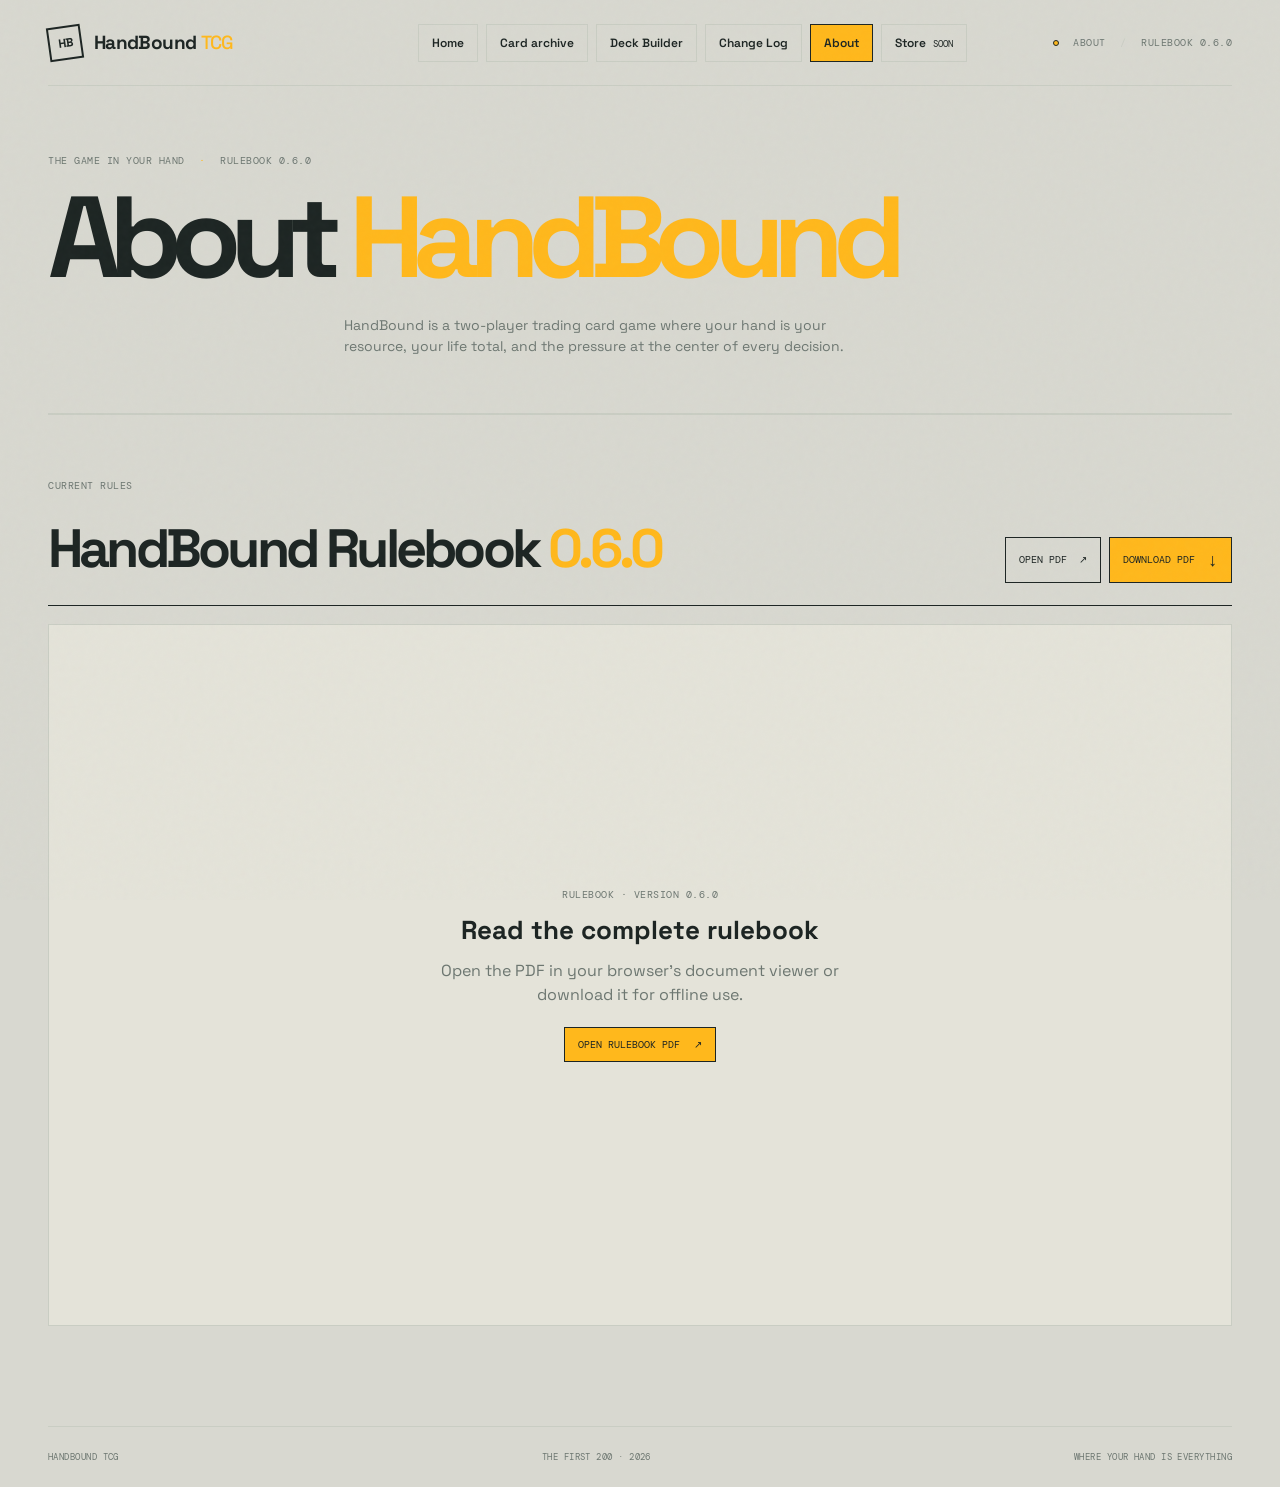
==== commit 62b2d2ea: "Share Deck Update Updates website to be able to share decks, as well as other smaller changes" ====
--- a/about.html
+++ b/about.html
@@ -22,7 +22,7 @@
       </section>
     </main>
     <!-- Shared site footer. -->
-    <footer class="site-footer"><span>HANDBOUND TCG</span><span>The First 200 · 2026</span><span>Made for the table</span></footer>
+    <footer class="site-footer"><span>HANDBOUND TCG</span><span>The First 200 · 2026</span><span>Where your hand is everything</span></footer>
   </div>
 </body>
 </html>
--- a/styles.css
+++ b/styles.css
@@ -235,6 +235,11 @@
 .saved-deck-favorite { flex: 0 0 44px; border: 0; border-left: 1px solid var(--line); background: transparent; color: var(--muted); cursor: pointer; font-size: 22px; line-height: 1; }
 .saved-deck-favorite:hover, .saved-deck-favorite.is-favorite { color: #e4aa00; }
 .saved-deck-favorite:focus-visible { outline: 2px solid var(--ink); outline-offset: -3px; }
+.saved-deck-share { flex: 0 0 auto; border: 0; border-left: 1px solid var(--line); background: transparent; padding: 0 10px; color: var(--ink); cursor: pointer; font: 9px var(--mono); text-transform: uppercase; white-space: nowrap; }
+.saved-deck-share:hover { background: var(--gold); }
+.builder-start-actions { display: flex; align-items: stretch; gap: 8px; flex: 0 0 auto; }
+.builder-start-actions button { display: inline-flex; min-height: 96px; align-items: center; justify-content: center; padding: 24px 30px; font-size: 22px; }
+@media (max-width: 800px) { .builder-start-actions { width: 100%; }.builder-start-actions button { flex: 1; } }
 .changed-cards-section #changed-cards-heading { white-space: nowrap; font-size: 46px; }
 @media (max-width: 800px) { .changed-cards-section #changed-cards-heading { font-size: 32px; } }
 @media (max-width: 560px) { .changed-cards-section #changed-cards-heading { font-size: 21px; } }
@@ -435,6 +440,7 @@
   .archive-catalog .select-filter select, .archive-catalog .sort-field select { font-size: 14px; }
   .builder-heading h1 { font-size: 39px; }
   .builder-step { flex-wrap: wrap; }
+  .builder-start-actions button { min-height: 76px; padding: 18px 16px; font-size: 18px; }
   .builder-step > .gold-button { min-height: 68px; font-size: 16px; }
   .deck-type-button .type-chip { font-size: 36px; }
   .picker-card-actions .mini-button { padding: 6px; font-size: 8px; }
@@ -442,3 +448,105 @@
   .hand-card { width: calc((100% - 10px) / 2); flex-basis: calc((100% - 10px) / 2); }
   #rules-history-heading { font-size: 25px; }
 }
+
+.deck-key-dialog { width: min(620px, calc(100vw - 32px)); padding: 0; border: 1px solid var(--ink); background: var(--paper); color: var(--ink); box-shadow: 10px 10px 0 var(--gold); }
+.deck-key-dialog::backdrop { background: rgba(29,37,35,.72); }
+.deck-key-dialog-shell { position: relative; display: grid; gap: 12px; padding: 28px; }
+.deck-key-dialog-shell .eyebrow { margin: 0; }
+.deck-key-dialog-shell h2 { margin: 0; font-size: 28px; }
+.deck-key-description { margin: 0; color: var(--muted); font-size: 13px; }
+.deck-key-label { margin-top: 4px; font: 10px var(--mono); text-transform: uppercase; }
+.deck-key-dialog textarea { width: 100%; resize: vertical; border: 1px solid var(--line); background: var(--white); color: var(--ink); padding: 12px; font: 12px/1.5 var(--mono); overflow-wrap: anywhere; }
+.deck-key-close { position: absolute; top: 12px; right: 12px; width: 34px; height: 34px; border: 1px solid var(--ink); background: transparent; color: var(--ink); cursor: pointer; font-size: 22px; }
+.deck-key-actions { display: flex; justify-content: flex-end; gap: 8px; }
+.deck-key-status { min-height: 16px; margin: 0; color: var(--green); font: 11px var(--mono); }
+.deck-key-status.is-error { color: #b23b2e; }
+@media (max-width: 560px) { .deck-key-dialog-shell { padding: 22px; }.deck-key-actions { flex-direction: column-reverse; }.deck-key-actions button { width: 100%; } }
+
+.archive-catalog .card-item { min-height: 0; cursor: pointer; }
+.archive-catalog .card-item:focus-visible { outline: 3px solid var(--gold); outline-offset: 3px; }
+.archive-catalog .card-info { min-width: 0; min-height: 0; }
+.archive-catalog .card-subheader { display: grid; grid-template-columns: minmax(0, 1fr) minmax(0, 1fr) minmax(0, 1fr); align-items: center; gap: 6px; }
+.archive-catalog .card-subheader .card-type { grid-column: 1; justify-self: start; white-space: nowrap; }
+.archive-catalog .card-subheader .card-rarity { position: static; grid-column: 2; justify-self: center; margin: 0; text-align: center; white-space: nowrap; font-size: 13.5px; }
+.archive-catalog .card-subheader .rarity-common { background: #aeb4b0; color: var(--ink); }
+.archive-catalog .card-subheader .rarity-uncommon { background: #b7d7a8; color: var(--ink); }
+.archive-catalog .card-subheader .rarity-rare { background: #8fb9e8; color: var(--ink); }
+.archive-catalog .card-subheader .rarity-epic { background: #c1a0e3; color: var(--ink); }
+.archive-catalog .card-subheader .rarity-legendary { background: #f4d83d; color: var(--ink); }
+.archive-catalog .card-subheader .card-number { grid-column: 3; justify-self: end; white-space: nowrap; }
+.archive-catalog .card-stats-line { display: grid; grid-template-columns: max-content minmax(0, 1fr) max-content max-content; align-items: center; gap: 7px; }
+.archive-catalog .card-cost { grid-column: 1; white-space: nowrap; }
+.archive-catalog .card-types { grid-column: 2; justify-content: center; justify-self: center; min-width: 0; margin: 0; white-space: nowrap; }
+.archive-catalog .card-stats { grid-column: 3; display: flex; flex-wrap: nowrap; align-items: center; gap: 7px; margin: 0; white-space: nowrap; }
+.archive-catalog .card-stats div { display: flex; flex: 0 0 auto; align-items: baseline; gap: 4px; white-space: nowrap; }
+.archive-catalog .at-will { grid-column: 4; margin: 0; white-space: nowrap; }
+.archive-catalog .card-meta { display: none; }
+.archive-catalog .card-text { min-height: 0; gap: 8px; padding-top: 9px; }
+.archive-catalog .card-ability { margin: 0; color: var(--muted); font-size: 15px; line-height: 1.28; }
+.archive-catalog .card-ability b { color: var(--ink); }
+.archive-catalog .card-flavor { margin-top: auto; color: var(--ink); font-size: 13px; line-height: 1.28; }
+.archive-card-dialog { position: relative; width: min(1120px, calc(100vw - 32px)); max-width: none; max-height: calc(100vh - 32px); overflow: auto; padding: 0; border: 1px solid var(--ink); background: var(--paper); color: var(--ink); box-shadow: 12px 12px 0 var(--gold); }
+.archive-card-dialog { position: fixed; inset: auto; margin: 0; }
+.archive-card-dialog::backdrop { background: rgba(29,37,35,.74); }
+.archive-card-close { position: sticky; top: 10px; float: right; z-index: 2; width: 38px; height: 38px; margin: 10px 10px -48px 0; border: 1px solid var(--ink); background: var(--paper); color: var(--ink); cursor: pointer; font: 25px/1 var(--display); }
+.card-detail-item { grid-template-columns: minmax(320px, 42%) minmax(0, 1fr); min-height: 0; height: auto; cursor: default; }
+.card-detail-item .card-art { align-self: start; width: 100%; height: auto; min-height: 0; flex: none; aspect-ratio: 816 / 1110; }
+.card-detail-item .card-image, .card-detail-item .image-coming-soon { width: 100%; height: 100%; }
+.card-detail-item .card-info { min-height: 100%; padding: 30px; }
+.card-detail-item .card-info { padding: 36px; }
+.card-detail-item .card-header h3 { font-size: 48px; }
+.card-detail-item .card-subheader .card-type, .card-detail-item .card-subheader .card-number { font-size: 17px; }
+.card-detail-item .card-subheader { display: grid; grid-template-columns: minmax(0, 1fr) minmax(0, 1fr) minmax(0, 1fr); align-items: center; gap: 8px; font-size: 17px; }
+.card-detail-item .card-subheader .card-type { grid-column: 1; justify-self: start; white-space: nowrap; }
+.card-detail-item .card-subheader .card-rarity { position: static; grid-column: 2; justify-self: center; margin: 0; text-align: center; white-space: nowrap; font-size: 17px; }
+.card-detail-item .card-subheader .rarity-common { background: #aeb4b0; color: var(--ink); }
+.card-detail-item .card-subheader .rarity-uncommon { background: #b7d7a8; color: var(--ink); }
+.card-detail-item .card-subheader .rarity-rare { background: #8fb9e8; color: var(--ink); }
+.card-detail-item .card-subheader .rarity-epic { background: #c1a0e3; color: var(--ink); }
+.card-detail-item .card-subheader .rarity-legendary { background: #f4d83d; color: var(--ink); }
+.card-detail-item .card-subheader .card-number { grid-column: 3; justify-self: end; }
+.card-detail-item .card-stats-line { display: grid; grid-template-columns: max-content minmax(0, 1fr) max-content max-content; align-items: center; gap: 10px; }
+.card-detail-item .card-stats-line > * { grid-row: 1; }
+.card-detail-item .card-cost { grid-column: 1; white-space: nowrap; }
+.card-detail-item .card-types { grid-column: 2; justify-content: center; justify-self: center; margin: 0; white-space: nowrap; }
+.card-detail-item .card-stats { grid-column: 3; display: flex; flex-wrap: nowrap; align-items: center; gap: 9px; margin: 0; white-space: nowrap; }
+.card-detail-item .card-stats div { display: flex; flex: 0 0 auto; align-items: baseline; gap: 5px; white-space: nowrap; }
+.card-detail-item .at-will { grid-column: 4; margin: 0; white-space: nowrap; }
+.card-detail-item .card-cost, .card-detail-item .card-stats dt { font-size: 18px; }
+.card-detail-item .card-stats dd { font-size: 24px; }
+.card-detail-item .card-meta { display: flex; }
+.card-detail-item .card-types { white-space: normal; }
+.card-detail-item .card-text { gap: 14px; }
+.card-detail-item .card-ability { margin: 0; color: var(--ink); font-size: 23px; line-height: 1.42; }
+.card-detail-item .card-ability b { color: var(--muted); }
+.card-detail-item .card-flavor { margin-top: auto; color: var(--muted); font-size: 20px; line-height: 1.42; }
+@media (max-width: 800px) { .card-detail-item { grid-template-columns: minmax(240px, 40%) minmax(0,1fr); }.card-detail-item .card-info { padding: 20px; }.card-detail-item .card-header h3 { font-size: 30px; } }
+@media (max-width: 560px) { .card-detail-item { grid-template-columns: minmax(0,1fr); }.card-detail-item .card-art { grid-column: 1; grid-row: 1; width: min(100%,360px); justify-self: center; }.card-detail-item .card-info { grid-column: 1; grid-row: 2; padding: 18px; }.card-detail-item .card-header h3 { font-size: 28px; }.card-detail-item .card-ability { font-size: 18px; }.card-detail-item .card-flavor { font-size: 16px; } }
+
+.archive-catalog .card-item { min-height: 0; }
+.archive-catalog .card-info { min-width: 0; min-height: 0; }
+.archive-catalog .card-subheader { display: grid; grid-template-columns: minmax(0, 1fr) minmax(0, 1fr) minmax(0, 1fr); align-items: center; gap: 6px; }
+.archive-catalog .card-subheader .card-type { grid-column: 1; justify-self: start; }
+.archive-catalog .card-subheader .card-rarity { position: static; grid-column: 2; justify-self: center; margin: 0; text-align: center; font-size: 13.5px; }
+.archive-catalog .card-subheader .rarity-common { background: #aeb4b0; color: var(--ink); }
+.archive-catalog .card-subheader .rarity-uncommon { background: #b7d7a8; color: var(--ink); }
+.archive-catalog .card-subheader .rarity-rare { background: #8fb9e8; color: var(--ink); }
+.archive-catalog .card-subheader .rarity-epic { background: #c1a0e3; color: var(--ink); }
+.archive-catalog .card-subheader .rarity-legendary { background: #f4d83d; color: var(--ink); }
+.archive-catalog .card-subheader .card-number { grid-column: 3; justify-self: end; }
+.archive-catalog .card-stats-line { display: grid; grid-template-columns: max-content minmax(0, 1fr) max-content max-content; align-items: center; gap: 10px; }
+.archive-catalog .card-stats-line > * { grid-row: 1; }
+.archive-catalog .card-types { grid-column: 2; justify-content: center; justify-self: center; margin: 0; }
+.archive-catalog .card-meta { display: none; }
+.archive-catalog .card-text { min-height: 0; gap: 8px; padding-top: 9px; }
+.archive-catalog .card-ability { margin: 0; color: var(--ink); font-size: 15px; line-height: 1.28; }
+.archive-catalog .card-ability b { color: var(--muted); }
+.archive-catalog .card-flavor { margin-top: auto; color: var(--muted); font-size: 13px; line-height: 1.3; }
+@media (max-width: 650px) {
+  .archive-catalog .card-item { min-height: 0; }
+  .archive-catalog .card-art { align-self: start; }
+  .archive-catalog .card-info { min-height: 0; }
+  .archive-catalog .card-ability { font-size: 15px; }
+  .archive-catalog .card-flavor { font-size: 12px; }
+}
